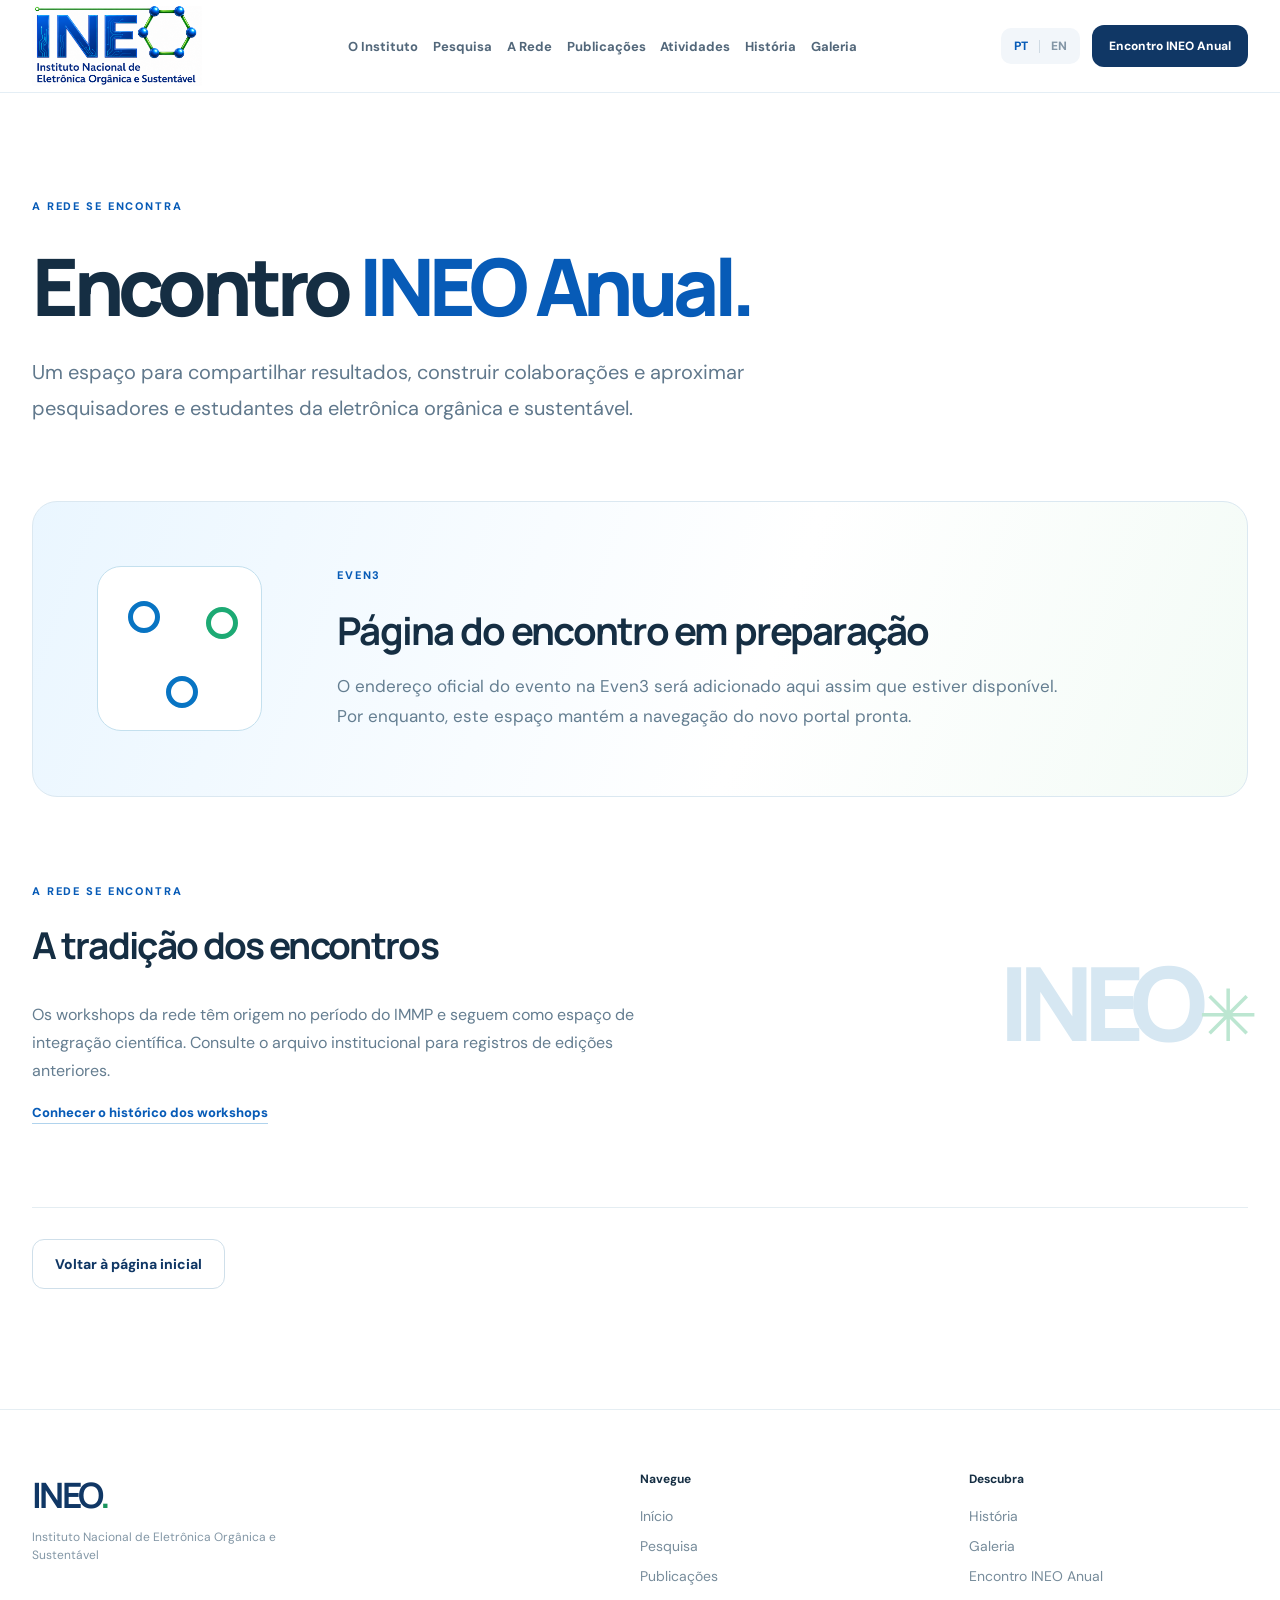
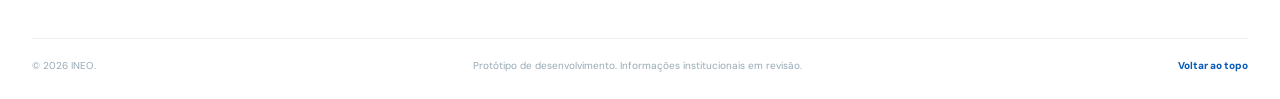
==== encontro.html @ 7d1f0c87 "feat: add bilingual INEO history, photo gallery and annual meeting page" ====
<!doctype html>
<html lang="pt-BR">
  <head>
    <meta charset="UTF-8" />
    <meta name="viewport" content="width=device-width, initial-scale=1.0" />
    <meta name="theme-color" content="#ffffff" />
    <meta name="description" content="Página do Encontro INEO Anual. Link para a Even3 em breve." />
    <title>Encontro INEO Anual | INEO</title>
    <link rel="icon" href="assets/ineo-logo.png" type="image/png" />
    <link rel="preconnect" href="https://fonts.googleapis.com" />
    <link rel="preconnect" href="https://fonts.gstatic.com" crossorigin />
    <link href="https://fonts.googleapis.com/css2?family=DM+Sans:wght@400;500;600;700&family=Manrope:wght@400;500;600;700;800&display=swap" rel="stylesheet" />
    <link rel="stylesheet" href="styles.css" /><link rel="stylesheet" href="subpages.css" />
    <script src="app.js" defer></script>
  </head>
  <body data-page="event">
    <a class="skip-link" href="#main" data-i18n="skip">Pular para o conteúdo</a><div class="reading-progress" aria-hidden="true"><span id="reading-progress-bar"></span></div>
    <header class="site-header" id="top"><div class="header-inner container">
      <a class="brand" href="index.html#inicio" aria-label="INEO, início" data-i18n-aria="brandHome"><span class="brand-crop"><img src="assets/ineo-logo.png" alt="INEO, Instituto Nacional de Eletrônica Orgânica e Sustentável" data-i18n-alt="officialLogoAlt" /></span></a>
      <nav class="desktop-nav" aria-label="Navegação principal" data-i18n-aria="navLabel"><a href="index.html#instituto" data-i18n="navInstitute">O Instituto</a><a href="index.html#pesquisa" data-i18n="navResearch">Pesquisa</a><a href="index.html#rede" data-i18n="navNetwork">A Rede</a><a href="index.html#publicacoes" data-i18n="navPublications">Publicações</a><a href="index.html#atividades" data-i18n="navActivities">Atividades</a><a href="historia.html" data-i18n="navHistory">História</a><a href="galeria.html" data-i18n="navGallery">Galeria</a></nav>
      <div class="header-actions"><div class="language-switch" role="group" aria-label="Idioma / Language"><button type="button" data-lang="pt" class="is-active" aria-pressed="true">PT</button><span aria-hidden="true"></span><button type="button" data-lang="en" aria-pressed="false">EN</button></div><a href="encontro.html" aria-current="page" class="header-explore" data-i18n="navAnnual">Encontro INEO Anual</a><button class="menu-toggle" id="menu-toggle" type="button" aria-controls="mobile-nav" aria-expanded="false" aria-label="Abrir menu" data-i18n-aria="openMenu"><span></span><span></span><span></span></button></div>
    </div><nav class="mobile-nav" id="mobile-nav" aria-label="Navegação móvel" data-i18n-aria="mobileNavLabel" hidden><a href="index.html#inicio" data-i18n="navHome">Início</a><a href="index.html#instituto" data-i18n="navInstitute">O Instituto</a><a href="index.html#pesquisa" data-i18n="navResearch">Pesquisa</a><a href="index.html#rede" data-i18n="navNetwork">A Rede</a><a href="index.html#publicacoes" data-i18n="navPublications">Publicações</a><a href="index.html#atividades" data-i18n="navActivities">Atividades</a><a href="historia.html" data-i18n="navHistory">História</a><a href="galeria.html" data-i18n="navGallery">Galeria</a><a href="encontro.html" aria-current="page" data-i18n="navAnnual">Encontro INEO Anual</a></nav></header>

    <main id="main">
      <section class="subpage-hero container event-hero" aria-labelledby="event-heading"><p class="section-kicker" data-i18n="eventKicker">A REDE SE ENCONTRA</p><h1 id="event-heading" data-i18n-html="eventTitle">Encontro <em>INEO Anual.</em></h1><p class="subpage-lead" data-i18n="eventLead">Um espaço para compartilhar resultados, construir colaborações e aproximar pesquisadores e estudantes da eletrônica orgânica e sustentável.</p></section>
      <section class="container event-content"><div class="event-card"><div class="event-symbol" aria-hidden="true"><span></span><span></span><span></span></div><div><p class="section-kicker">EVEN3</p><h2 data-i18n="eventComing">Página do encontro em preparação</h2><p data-i18n="eventComingText">O endereço oficial do evento na Even3 será adicionado aqui assim que estiver disponível. Por enquanto, este espaço mantém a navegação do novo portal pronta.</p></div></div>
      <div class="event-archive"><div><p class="section-kicker" data-i18n="eventKicker">A REDE SE ENCONTRA</p><h2 data-i18n="eventHistoryTitle">A tradição dos encontros</h2><p data-i18n="eventHistoryText">Os workshops da rede têm origem no período do IMMP e seguem como espaço de integração científica. Consulte o arquivo institucional para registros de edições anteriores.</p><a class="text-link" href="https://sites.google.com/unesp.br/ineo2020/in%C3%ADcio/workshops" target="_blank" rel="noopener noreferrer" data-i18n="eventHistoryLink">Conhecer o histórico dos workshops</a></div><div class="event-archive-symbol" aria-hidden="true">INEO<span>✳</span></div></div>
      <a href="index.html" class="button button-outline event-back" data-i18n="eventBackHome">Voltar à página inicial</a></section>
    </main>
    <footer class="site-footer"><div class="container footer-grid"><div class="footer-brand"><strong>INEO<span class="footer-dot">.</span></strong><p data-i18n="footerFullName">Instituto Nacional de Eletrônica Orgânica e Sustentável</p></div><div class="footer-links"><strong data-i18n="footerNavigate">Navegue</strong><a href="index.html" data-i18n="navHome">Início</a><a href="index.html#pesquisa" data-i18n="navResearch">Pesquisa</a><a href="index.html#publicacoes" data-i18n="navPublications">Publicações</a></div><div class="footer-links"><strong data-i18n="footerExplore">Descubra</strong><a href="historia.html" data-i18n="navHistory">História</a><a href="galeria.html" data-i18n="navGallery">Galeria</a><a href="encontro.html" data-i18n="navAnnual">Encontro INEO Anual</a></div></div><div class="container footer-bottom"><span>© <span id="current-year"></span> INEO.</span><span data-i18n="footerPrototype">Protótipo de desenvolvimento. Informações institucionais em revisão.</span><a href="#top" data-i18n="backTop">Voltar ao topo</a></div></footer>
  </body>
</html>
---- styles.css ----
:root {
  color-scheme: light;
  --ink: #152e43;
  --navy: #103765;
  --blue: #075bb7;
  --blue-bright: #087cde;
  --green: #19945d;
  --muted: #65798b;
  --light-muted: #8aa0b0;
  --line: #e1eaf0;
  --pale: #f5f9fc;
  --pale-blue: #eaf5fe;
  --white: #fff;
  --radius: 20px;
  --shadow: 0 20px 70px rgb(24 75 115 / 7%);
  font-family: 'DM Sans', system-ui, -apple-system, BlinkMacSystemFont, 'Segoe UI', sans-serif;
  font-synthesis: none;
  text-rendering: optimizeLegibility;
  -webkit-font-smoothing: antialiased;
}

*, *::before, *::after { box-sizing: border-box; }
html { scroll-behavior: smooth; scroll-padding-top: 112px; }
body { margin: 0; min-width: 320px; color: var(--ink); background: #fff; font-size: 16px; }
button, input, select { font: inherit; }
button { cursor: pointer; }
a { color: inherit; text-decoration: none; }
img { max-width: 100%; display: block; }
h1, h2, h3, p { margin-top: 0; }
h1, h2, h3 { font-family: 'Manrope', 'DM Sans', sans-serif; }
h1 em, h2 em { font-style: normal; color: var(--blue); }
p { line-height: 1.75; }
::selection { color: #063970; background: #cceaff; }
:focus-visible { outline: 3px solid #0a86e6; outline-offset: 4px; }
.container { width: min(100% - 64px, 1250px); margin-inline: auto; }
.sr-only { position: absolute; width: 1px; height: 1px; padding: 0; margin: -1px; overflow: hidden; clip: rect(0,0,0,0); border: 0; white-space: nowrap; }
.skip-link { position: fixed; z-index: 90; top: -90px; left: 20px; border-radius: 6px; padding: 12px 18px; background: var(--navy); color: #fff; }
.skip-link:focus { top: 12px; }

.reading-progress { position: fixed; top: 0; left: 0; right: 0; height: 3px; z-index: 55; pointer-events: none; }
.reading-progress span { display: block; height: 100%; width: 0; background: linear-gradient(90deg, var(--blue-bright), var(--green)); }
.site-header { position: sticky; top: 0; z-index: 50; background: rgb(255 255 255 / 94%); border-bottom: 1px solid rgb(220 233 242 / 76%); backdrop-filter: blur(18px); }
.header-inner { min-height: 92px; display: flex; align-items: center; justify-content: space-between; gap: 20px; }
.brand { width: 172px; height: 86px; display: flex; align-items: center; flex: 0 0 auto; }
/* Keep the official file untouched: fit its full lettering and subtitle inside the header. */
.brand-crop { position: relative; display: block; width: 170px; height: 80px; overflow: hidden; }
.brand-crop img { position: absolute; max-width: none; width: 194px; height: auto; left: -14px; top: -25px; }
.desktop-nav { display: flex; gap: clamp(10px, 1.15vw, 17px); align-items: center; }
.desktop-nav a { font-size: 13px; font-weight: 700; color: #52677a; white-space: nowrap; transition: color .2s; }
.desktop-nav a:hover, .desktop-nav a.active, .desktop-nav a[aria-current="page"] { color: var(--blue); }
.header-actions { display: flex; align-items: center; gap: 12px; }
.language-switch { display: flex; align-items: center; gap: 7px; padding: 6px 9px; background: #f2f6fa; border-radius: 10px; }
.language-switch button { padding: 4px; border: none; border-radius: 6px; color: #8396a6; background: none; font-size: 12px; font-weight: 800; }
.language-switch button.is-active { color: var(--blue); }
.language-switch span { width: 1px; height: 13px; background: #cfdae3; }
.header-explore { border-radius: 12px; background: var(--navy); color: #fff; padding: 13px 17px; font-size: 12px; font-weight: 800; white-space: nowrap; transition: transform .2s, background .2s; }
.header-explore:hover { background: var(--blue); transform: translateY(-2px); }
.menu-toggle, .mobile-nav { display: none; }

.hero { display: grid; grid-template-columns: .91fr 1.09fr; gap: clamp(32px, 5vw, 85px); align-items: center; padding-top: 89px; padding-bottom: 92px; }
.eyebrow, .section-kicker, .mini-kicker { font-size: 11px; font-weight: 800; letter-spacing: .17em; color: var(--blue); }
.eyebrow { display: flex; align-items: center; gap: 13px; margin-bottom: 30px; }
.eyebrow-line { width: 31px; height: 2px; background: var(--green); }
.hero h1 { font-size: clamp(43px, 4.25vw, 70px); line-height: 1.115; letter-spacing: -.065em; font-weight: 800; max-width: 625px; margin-bottom: 27px; }
.hero h1 em { display: inline; }
.hero-lead { font-size: 17px; line-height: 1.8; color: #607589; max-width: 510px; margin-bottom: 35px; }
.hero-buttons { display: flex; flex-wrap: wrap; gap: 12px; }
.button { border-radius: 12px; font-size: 14px; font-weight: 800; min-height: 50px; display: inline-flex; align-items: center; justify-content: center; padding: 14px 22px; transition: background .2s, transform .2s, border-color .2s; }
.button:hover { transform: translateY(-3px); }
.button-primary { background: var(--blue); color: #fff; box-shadow: 0 10px 28px rgb(7 91 183 / 16%); }
.button-primary:hover { background: var(--navy); }
.button-outline { color: var(--navy); background: #fff; border: 1px solid #cfdfea; }
.button-outline:hover { border-color: #7eaccd; background: #f7fbfe; }
.hero-highlights { display: flex; flex-wrap: wrap; gap: 13px 25px; margin-top: 55px; color: #6c8191; font-size: 12px; font-weight: 700; }
.hero-highlights > span { display: flex; align-items: center; gap: 8px; }
.highlight-dot { width: 6px; height: 6px; border-radius: 100%; }
.highlight-dot.blue { background: #087cde; }
.highlight-dot.green { background: #33ac71; }

.science-panel { background: #fff; border: 1px solid #e1edf5; border-radius: 22px; overflow: hidden; box-shadow: 0 23px 75px rgb(22 94 144 / 10%); }
.panel-top { padding: 20px 23px 5px; display: flex; align-items: center; justify-content: space-between; gap: 12px; }
.panel-label { display: flex; align-items: center; gap: 9px; font-size: 10px; letter-spacing: .17em; color: #5b7e9b; font-weight: 800; }
.live-glyph { width: 8px; height: 8px; border: 2px solid #47b780; border-radius: 100%; box-shadow: 0 0 0 4px #e7f8ef; }
.motion-toggle { border: none; background: transparent; padding: 5px; color: #7a8f9f; font-size: 11px; font-weight: 700; }
.motion-toggle:hover { color: var(--blue); }
.science-visual { margin: 4px 10px 0; min-height: 270px; position: relative; }
.science-visual svg { width: 100%; display: block; }
.science-visual .atom-nodes { filter: drop-shadow(0 2px 4px rgb(0 98 186 / 19%)); }
.science-visual .charge-layer { opacity: 0; transition: opacity .4s; }
.science-visual[data-stage="charge"] .charge-layer { opacity: 1; }
.science-visual[data-stage="charge"] .molecule-bonds { opacity: .5; }
.science-visual .device-layer { opacity: 0; transform: translateY(8px); transition: transform .4s, opacity .4s; pointer-events: none; }
.science-visual[data-stage="device"] .device-layer { opacity: 1; transform: translateY(0); }
.science-visual[data-stage="device"] .molecule-layer { opacity: .055; }
.science-visual .device-label { font-family: 'DM Sans', sans-serif; font-size: 12px; font-weight: 700; fill: #375b75; letter-spacing: 2px; }
.science-visual .device-label.white-text { fill: white; }
.traveling-charge, .charge-halo { animation: charge-travel 3.8s ease-in-out infinite; }
.charge-halo { animation-delay: .04s; }
.photon { animation: photon-light 2s ease-in-out infinite; transform-origin: 267px 61px; }
@keyframes charge-travel { 0%, 100% { transform: translateX(0); } 50% { transform: translateX(320px); } }
@keyframes photon-light { 0%, 100% { opacity: .25; transform: scale(.9); } 50% { opacity: 1; transform: scale(1.08); } }
.science-visual.is-paused *, .science-visual.is-paused *::before, .science-visual.is-paused *::after { animation-play-state: paused !important; }
.science-controls { display: grid; grid-template-columns: repeat(3, 1fr); gap: 8px; margin: 0 23px; border-bottom: 1px solid var(--line); }
.stage-button { min-width: 0; padding: 12px 2px 15px; display: flex; align-items: baseline; justify-content: center; gap: 7px; color: #869aa9; background: none; border: 0; border-bottom: 2px solid transparent; font-size: 12px; font-weight: 700; }
.stage-button span:first-child { font-size: 10px; color: #b0c1cd; }
.stage-button.is-active { color: var(--blue); border-bottom-color: var(--blue); }
.stage-button.is-active span:first-child { color: var(--blue); }
.stage-button:hover { color: var(--blue-bright); }
.science-caption { min-height: 138px; padding: 21px 25px 16px; }
.mini-kicker { font-size: 9px; color: var(--green); }
.science-caption h2 { margin-top: 7px; margin-bottom: 7px; font-size: 18px; letter-spacing: -.035em; }
.science-caption p { margin-bottom: 0; font-size: 14px; line-height: 1.65; color: #708698; }
.science-foot { display: flex; align-items: center; justify-content: space-between; gap: 12px; border-top: 1px solid #edf3f7; padding: 13px 23px; color: #8499a7; font-size: 10px; }
.panel-step { font-weight: 800; color: var(--navy); white-space: nowrap; }

.section-divider { color: #a3b4c3; }
.section-divider .container { display: flex; align-items: center; gap: 16px; }
.section-divider span { flex: 1; height: 1px; background: var(--line); }
.section-divider small { letter-spacing: .25em; font-size: 9px; font-weight: 800; }
.section-space { padding-block: 112px; }
.section-heading { margin-bottom: 45px; }
.heading-split { display: grid; grid-template-columns: 1.18fr .82fr; align-items: end; gap: 70px; }
.section-kicker { margin-bottom: 19px; }
.section-heading h2, .discovery-heading h2, .network-copy h2 { font-size: clamp(33px, 3.5vw, 52px); letter-spacing: -.057em; line-height: 1.21; margin-bottom: 0; max-width: 700px; }
.section-heading-aside { font-size: 15px; line-height: 1.8; color: var(--muted); max-width: 475px; }
.section-heading-aside p { margin-bottom: 16px; }
.text-link { color: var(--blue); font-size: 13px; font-weight: 800; text-decoration: underline; text-decoration-color: #b0d3ed; text-underline-offset: 6px; }
.text-link:hover { color: var(--green); }
.institute-grid { display: grid; grid-template-columns: 1.1fr .9fr; gap: 20px; }
.institute-logo-card { position: relative; background: linear-gradient(155deg, #fff, #f4f9fc); border: 1px solid var(--line); border-radius: 19px; min-height: 320px; display: grid; place-items: center; overflow: hidden; }
.institute-logo-card img { width: min(100%, 525px); height: auto; }
.photo-caption { position: absolute; bottom: 20px; left: 24px; color: #8497a8; font-size: 10px; font-weight: 700; letter-spacing: .1em; }
.institute-quicklinks { display: flex; flex-direction: column; gap: 12px; }
.quicklink { display: grid; grid-template-columns: 34px 1fr 29px; gap: 15px; align-items: center; flex: 1; padding: 23px 25px; border: 1px solid var(--line); border-radius: 17px; transition: background .2s, border-color .2s, transform .2s; }
.quicklink:hover { background: #f7fbfe; border-color: #a8cde8; transform: translateX(4px); }
.quicklink-index { font-size: 12px; font-weight: 800; color: var(--green); }
.quicklink strong { display: block; font-family: 'Manrope', sans-serif; font-size: 16px; font-weight: 800; }
.quicklink small { margin-top: 5px; display: block; font-size: 14px; color: var(--muted); }
.quicklink-circle { width: 29px; height: 29px; border: 1px solid #d9e5ed; border-radius: 100%; display: grid; place-items: center; color: var(--blue); font-size: 18px; font-weight: 300; }

.research-section { background: #f7fafc; border-block: 1px solid #edf2f6; }
.research-cards { display: grid; grid-template-columns: repeat(2, minmax(0, 1fr)); gap: 19px; }
.research-card { min-height: 330px; background: #fff; border: 1px solid #e4edf3; border-radius: 18px; padding: 35px 31px; display: flex; flex-direction: column; transition: transform .25s, box-shadow .25s, border-color .25s; }
.research-card:hover { transform: translateY(-7px); box-shadow: var(--shadow); border-color: #c1dbed; }
.research-icon { width: 60px; height: 60px; border-radius: 16px; position: relative; background: #eef7fd; color: var(--blue); margin-bottom: 24px; }
.research-icon span { position: absolute; border: 2px solid currentColor; }
.icon-devices span { width: 28px; height: 11px; border-radius: 4px; left: 16px; }
.icon-devices span:nth-child(1) { top: 14px; }
.icon-devices span:nth-child(2) { top: 25px; background: #b0e3c9; }
.icon-devices span:nth-child(3) { top: 36px; }
.icon-bio span { width: 16px; height: 16px; border-radius: 100%; }
.icon-bio span:nth-child(1) { left: 14px; top: 14px; }
.icon-bio span:nth-child(2) { left: 30px; top: 24px; border-color: var(--green); }
.icon-bio span:nth-child(3) { left: 14px; top: 34px; }
.icon-model span { width: 13px; height: 13px; border-radius: 50%; }
.icon-model span:nth-child(1) { left: 13px; top: 23px; }
.icon-model span:nth-child(2) { left: 34px; top: 13px; border-color: var(--green); }
.icon-model span:nth-child(3) { left: 34px; top: 35px; }
.icon-sustain span { width: 27px; height: 13px; border-radius: 16px 4px 16px 4px; transform: rotate(-35deg); }
.icon-sustain span:nth-child(1) { left: 11px; top: 12px; border-color: var(--green); }
.icon-sustain span:nth-child(2) { left: 24px; top: 26px; }
.icon-sustain span:nth-child(3) { left: 10px; top: 40px; border-color: var(--green); }
.card-index { font-size: 10px; letter-spacing: .17em; font-weight: 800; color: #8da6b7; margin-bottom: 12px; }
.research-card h3 { font-size: 21px; line-height: 1.33; letter-spacing: -.035em; margin-bottom: 14px; }
.research-card > p:not(.card-index) { font-size: 14px; line-height: 1.75; color: var(--muted); }
.topic-tags { display: flex; flex-wrap: wrap; gap: 6px; margin-top: auto; padding-top: 18px; }
.topic-tags span { border: 1px solid #e0ebf1; color: #60839d; border-radius: 20px; padding: 6px 9px; font-size: 10px; font-weight: 800; }
.research-crosscutting { margin: 23px 0 0; padding: 16px 20px; background: #fff; border-left: 3px solid var(--green); border-radius: 0 12px 12px 0; color: #536f82; font-size: 15px; line-height: 1.75; }
.research-source { font-size: 11px; color: #93a4b1; margin: 19px 0 0; }
.research-source a { color: var(--blue); text-decoration: underline; }

.discovery-heading { display: flex; align-items: end; justify-content: space-between; gap: 40px; margin-bottom: 40px; }
.discovery-heading h2 { max-width: 680px; }
.discovery-heading > p { max-width: 370px; color: var(--muted); margin-bottom: 0; font-size: 14px; }
.discovery-track { display: grid; grid-template-columns: repeat(3, 1fr); gap: 17px; }
.discovery-step { position: relative; min-height: 325px; padding: 25px 29px; background: #fff; border: 1px solid var(--line); border-radius: 19px; transition: background .25s, border-color .25s, transform .25s; }
.discovery-step:hover { background: #f4faff; border-color: #a9cce7; transform: translateY(-5px); }
.discovery-number { font-size: 11px; letter-spacing: .2em; color: #a4b4c1; font-weight: 800; }
.discovery-icon { width: 100%; height: 129px; display: grid; place-items: center; color: var(--blue); }
.discovery-icon svg { width: 98px; height: 82px; }
.discovery-icon circle, .discovery-icon rect:not(:first-child) { fill: #d8f2e4; stroke: var(--green); stroke-width: 2; }
.discovery-step h3 { font-size: 20px; margin-bottom: 5px; letter-spacing: -.035em; }
.discovery-step p { font-size: 14px; color: var(--muted); margin-bottom: 21px; }
.discovery-action { font-size: 12px; font-weight: 800; color: var(--blue); text-decoration: underline; text-underline-offset: 5px; text-decoration-color: #b8daf1; }
.discovery-caveat { margin: 25px 0 0; border-left: 3px solid #89cdb0; padding-left: 16px; color: #738c9d; font-size: 12px; }

.network-section { background: linear-gradient(170deg, #f4f9fd 0%, #f7fbfc 62%, #fff 100%); border-top: 1px solid #edf3f7; }
.network-layout { display: grid; grid-template-columns: .83fr 1.17fr; gap: clamp(50px, 9vw, 135px); align-items: start; }
.network-copy { padding-top: 45px; }
.network-copy h2 { margin-bottom: 28px; }
.network-copy > p:not(.section-kicker) { color: var(--muted); font-size: 15px; line-height: 1.85; max-width: 425px; margin-bottom: 25px; }
.network-selector { background: #fff; border: 1px solid var(--line); border-radius: 20px; padding: 28px; box-shadow: var(--shadow); }
.network-selector-heading { display: flex; justify-content: space-between; margin-bottom: 21px; color: #7691a5; font-size: 11px; font-weight: 800; letter-spacing: .15em; }
.network-selector-heading span:last-child { color: var(--green); }
.network-list { display: grid; grid-template-columns: 1fr 1fr; gap: 9px; }
.network-item { display: flex; align-items: center; gap: 10px; padding: 14px 13px; text-align: left; border: 1px solid #e5eef3; background: #fff; border-radius: 9px; color: #61778b; font-size: 14px; font-weight: 700; min-height: 54px; }
.network-item::before { content: ''; width: 7px; height: 7px; border: 1.5px solid var(--green); border-radius: 100%; flex: 0 0 auto; }
.network-item.is-selected { background: #edf8ff; border-color: #91c4e8; color: var(--blue); }
.network-item.is-selected::before { background: var(--green); }
.network-item:hover { border-color: #b4d2e6; }
.network-detail { margin-top: 20px; padding: 22px 23px; border: 1px solid #d9eaf3; background: #f7fbfe; border-radius: 13px; }
.network-detail small { color: var(--green); font-weight: 800; letter-spacing: .12em; font-size: 10px; }
.network-detail h3 { margin: 8px 0 5px; font-size: 18px; letter-spacing: -.025em; }
.network-detail p { font-size: 14px; line-height: 1.65; color: #6a8497; margin: 0; }

.catalog-shell { border: 1px solid #dce8ef; border-radius: 20px; overflow: hidden; box-shadow: 0 15px 50px rgb(30 81 123 / 4%); }
.catalog-top { display: flex; justify-content: space-between; flex-wrap: wrap; align-items: center; gap: 16px; border-bottom: 1px solid #e9f0f4; padding: 22px 29px; }
.catalog-title { display: flex; align-items: center; flex-wrap: wrap; gap: 12px; font-size: 14px; font-weight: 800; }
.catalog-icon { color: var(--blue); font-size: 20px; }
.catalog-status { color: #217c55; border: 1px solid #d1eddc; background: #f0fbf5; border-radius: 5px; padding: 5px 7px; font-size: 9px; letter-spacing: .08em; }
.catalog-source { font-size: 11px; font-weight: 700; color: #9aabb6; }
.catalog-filters { display: grid; grid-template-columns: 2fr 1fr 1fr; gap: 11px; background: #f9fbfd; padding: 21px 29px; }
.search-field { display: flex; align-items: center; gap: 10px; padding: 0 16px; border: 1px solid #dbe6ed; background: #fff; border-radius: 9px; min-height: 47px; }
.search-field:focus-within { border-color: #7ab5e0; }
.search-symbol { width: 14px; height: 14px; border: 2px solid #8199a9; border-radius: 50%; display: block; position: relative; }
.search-symbol::after { content: ''; width: 6px; height: 2px; background: #8199a9; position: absolute; bottom: -4px; right: -5px; transform: rotate(44deg); border-radius: 2px; }
.search-field input { width: 100%; min-width: 0; outline: none; border: 0; font-size: 14px; color: var(--ink); background: transparent; }
.search-field input::placeholder { color: #9aaebb; }
.catalog-filters select { min-width: 0; min-height: 47px; border: 1px solid #dbe6ed; border-radius: 9px; font-size: 14px; font-weight: 700; padding: 0 34px 0 13px; color: #657d90; background: #fff url('data:image/svg+xml,%3Csvg xmlns="http://www.w3.org/2000/svg" width="12" height="12" viewBox="0 0 12 12"%3E%3Cpath d="m2 4 4 4 4-4" fill="none" stroke="%237890a3" stroke-width="1.5"/%3E%3C/svg%3E') right 12px center / 12px no-repeat; appearance: none; }
.publication-results { min-height: 202px; padding: 25px 29px; }
.publication-empty { display: grid; justify-items: center; align-content: center; text-align: center; min-height: 155px; }
.publication-empty-symbol { width: 50px; height: 50px; display: grid; place-items: center; border-radius: 15px; background: #ecf7fd; color: var(--blue); font-size: 23px; margin-bottom: 13px; }
.publication-empty h3 { font-size: 16px; margin-bottom: 4px; }
.publication-empty p { font-size: 12px; color: #899cab; margin-bottom: 0; }
.publication-item { padding: 20px 3px; border-bottom: 1px solid var(--line); }
.publication-item:last-child { border-bottom: 0; }
.publication-meta { font-size: 11px; font-weight: 700; color: var(--green); margin-bottom: 7px; }
.publication-item h3 { font-size: 17px; letter-spacing: -.02em; margin-bottom: 6px; }
.publication-item p { font-size: 14px; color: var(--muted); margin-bottom: 10px; }
.publication-item a { color: var(--blue); font-size: 12px; text-decoration: underline; font-weight: 800; }
.catalog-bottom { border-top: 1px solid #e7f0f5; display: flex; align-items: center; justify-content: space-between; gap: 25px; padding: 20px 29px; background: #fbfdfe; }
.catalog-bottom p { color: #8a9eab; font-size: 11px; line-height: 1.6; margin: 0; max-width: 580px; }
.catalog-bottom a { color: var(--blue); text-decoration: underline; text-underline-offset: 4px; font-size: 11px; font-weight: 800; white-space: nowrap; }

.activities-section { border-top: 1px solid #eaf1f5; background: #f8fbfd; }
.activity-grid { display: grid; grid-template-columns: 1.35fr 1fr 1fr; gap: 17px; }
.activity-grid > a { background: #fff; border: 1px solid #e2ecf2; border-radius: 18px; overflow: hidden; transition: transform .25s, border-color .25s, box-shadow .25s; }
.activity-grid > a:hover { transform: translateY(-5px); border-color: #b5d4e6; box-shadow: var(--shadow); }
.activity-feature { display: flex; flex-direction: column; }
.feature-art { height: 205px; position: relative; overflow: hidden; background: #e8f4fb; }
.feature-art strong { position: absolute; z-index: 2; bottom: 24px; left: 30px; color: var(--navy); font-family: 'Manrope', sans-serif; font-size: 58px; letter-spacing: -.08em; }
.feature-circle { position: absolute; border: 16px solid #fff; border-radius: 100%; }
.feature-circle.one { width: 280px; height: 280px; right: -25px; top: -140px; opacity: .62; }
.feature-circle.two { width: 175px; height: 175px; right: 56px; top: 65px; border-color: #a7dfc7; opacity: .75; }
.feature-grid { position: absolute; inset: 0; background-image: radial-gradient(#7bb6d6 1px, transparent 1px); background-size: 19px 19px; opacity: .27; }
.activity-info { padding: 25px 29px 27px; }
.activity-type { display: block; margin-bottom: 15px; color: var(--green); font-size: 10px; font-weight: 800; letter-spacing: .13em; }
.activity-grid h3 { font-size: 20px; line-height: 1.37; letter-spacing: -.035em; margin-bottom: 11px; }
.activity-grid p { font-size: 14px; color: var(--muted); margin-bottom: 23px; }
.activity-link { font-size: 12px; font-weight: 800; color: var(--blue); text-decoration: underline; text-underline-offset: 5px; text-decoration-color: #b1d9f0; }
.activity-small { min-height: 442px; padding: 31px 26px; display: flex; flex-direction: column; }
.activity-icon { display: grid; place-items: center; border-radius: 16px; width: 60px; height: 60px; background: #eef7fd; color: var(--blue); font-size: 30px; margin-bottom: 36px; }
.activity-small .activity-link { margin-top: auto; }

.closing-section { padding-block: 109px; }
.closing-inner { padding: 65px 40px 75px; background: #f0f8fd; border-radius: 24px; text-align: center; position: relative; overflow: hidden; }
.closing-inner::before, .closing-inner::after { content: ''; position: absolute; width: 250px; height: 250px; border: 2px solid #d6eefa; border-radius: 100%; top: -125px; left: -115px; }
.closing-inner::after { top: auto; left: auto; right: -110px; bottom: -160px; border-color: #d3f0e0; }
.closing-mark { display: flex; justify-content: center; align-items: center; gap: 5px; margin-bottom: 28px; }
.closing-mark span { width: 10px; height: 10px; border: 2px solid var(--green); border-radius: 100%; }
.closing-mark span:nth-child(2) { width: 15px; height: 15px; background: var(--blue); border-color: var(--blue); }
.closing-mark span:nth-child(3) { border-color: var(--blue); }
.closing-inner h2 { max-width: 760px; margin: 0 auto 27px; font-size: clamp(33px, 3.5vw, 49px); line-height: 1.25; letter-spacing: -.055em; }
.site-footer { background: #fff; border-top: 1px solid #e5eef3; }
.footer-grid { display: grid; grid-template-columns: 2fr 1fr 1fr; gap: 50px; padding-block: 61px 53px; }
.footer-brand strong { font-family: 'Manrope', sans-serif; color: var(--navy); font-size: 35px; letter-spacing: -.075em; }
.footer-dot { color: var(--green); }
.footer-brand p { max-width: 275px; margin-top: 9px; color: #8397a6; line-height: 1.55; font-size: 12px; }
.footer-links { display: flex; flex-direction: column; align-items: flex-start; gap: 12px; }
.footer-links strong { font-size: 12px; margin-bottom: 8px; }
.footer-links a { color: #778c9b; font-size: 14px; }
.footer-links a:hover { color: var(--blue); }
.footer-bottom { display: flex; justify-content: space-between; align-items: center; flex-wrap: wrap; gap: 10px 30px; border-top: 1px solid #eaf0f4; padding-block: 20px 27px; font-size: 10px; color: #97a9b5; }
.footer-bottom a { color: var(--blue); font-weight: 800; }

@media (max-width: 1190px) {
  .desktop-nav { gap: 10px; }
  .desktop-nav a { font-size: 12px; }
  .header-explore { padding: 12px 13px; font-size: 11px; }
  .hero { gap: 35px; }
  .hero h1 { font-size: clamp(43px, 4.5vw, 61px); }
  .science-visual { min-height: auto; }
}
@media (max-width: 1130px) {
  .desktop-nav { display: none; }
  .header-explore { display: inline-flex; }
  .menu-toggle { display: flex; flex-direction: column; justify-content: center; gap: 5px; width: 40px; height: 40px; padding: 9px; border: 1px solid #d9e7ef; border-radius: 9px; background: #fff; }
  .menu-toggle span { height: 2px; width: 100%; background: var(--navy); border-radius: 3px; }
  .mobile-nav { display: grid; gap: 0; padding: 10px max(32px, calc((100vw - 1250px)/2)); background: #fff; box-shadow: 0 17px 30px rgb(30 85 121 / 8%); }
  .mobile-nav[hidden] { display: none; }
  .mobile-nav a { padding: 12px; font-size: 14px; font-weight: 700; border-bottom: 1px solid #edf3f7; }
  .hero { padding-top: 70px; grid-template-columns: 1fr; gap: 40px; }
  .hero-copy { max-width: 700px; }
  .hero h1 { max-width: 700px; }
  .hero-highlights { margin-top: 35px; }
  .science-panel { max-width: 680px; width: 100%; margin-inline: auto; }
  .heading-split { gap: 25px; }
  .research-card { padding: 27px 22px; }
  .network-layout { gap: 34px; }
  .network-selector { padding: 20px; }
  .activity-grid { grid-template-columns: 1fr 1fr; }
  .activity-feature { grid-column: span 2; display: grid; grid-template-columns: 1fr 1fr; }
  .feature-art { height: auto; min-height: 220px; }
  .activity-small { min-height: 300px; }
}
@media (max-width: 680px) {
  .container { width: min(100% - 36px, 1250px); }
  .header-inner { min-height: 72px; }
  .brand { width: 132px; height: 69px; }
  .brand-crop { width: 132px; height: 63px; }
  .brand-crop img { width: 149px; left: -10px; top: -19px; }
  .header-actions { gap: 10px; }
  .language-switch { padding: 5px 7px; gap: 5px; }
  .header-explore { display: none; }
  .mobile-nav { padding-inline: 18px; }
  .hero { padding-top: 55px; padding-bottom: 64px; }
  .hero h1 { font-size: clamp(39px, 10vw, 53px); letter-spacing: -.055em; }
  .hero-lead { font-size: 15px; }
  .hero-buttons { gap: 9px; }
  .button { min-height: 47px; font-size: 12px; padding: 13px 15px; }
  .science-panel { border-radius: 16px; }
  .panel-top { padding: 17px 14px 5px; }
  .panel-label { letter-spacing: .06em; font-size: 9px; }
  .motion-toggle { font-size: 10px; }
  .science-visual { margin: 0 4px; }
  .science-controls { margin: 0 13px; }
  .stage-button { font-size: 10px; gap: 4px; }
  .stage-button span:first-child { font-size: 9px; }
  .science-caption { padding: 21px 19px; min-height: 160px; }
  .science-foot { padding: 12px 14px; font-size: 9px; }
  .section-space { padding-block: 78px; }
  .heading-split, .institute-grid, .research-cards, .network-layout { grid-template-columns: 1fr; }
  .section-heading h2, .discovery-heading h2, .network-copy h2 { font-size: clamp(32px, 8.5vw, 43px); }
  .section-heading-aside { font-size: 14px; }
  .institute-logo-card { min-height: 275px; }
  .quicklink { padding: 20px; }
  .research-card { min-height: 315px; }
  .discovery-heading { display: block; }
  .discovery-heading > p { margin-top: 22px; }
  .discovery-track { grid-template-columns: 1fr; }
  .discovery-step { min-height: 242px; }
  .discovery-icon { height: 80px; }
  .discovery-icon svg { height: 68px; }
  .network-copy { padding-top: 0; }
  .network-selector { padding: 18px; }
  .network-item { min-height: 54px; padding: 12px 9px; font-size: 11px; }
  .catalog-top, .catalog-filters, .catalog-bottom { padding-inline: 17px; }
  .catalog-filters { grid-template-columns: 1fr 1fr; }
  .search-field { grid-column: span 2; }
  .publication-results { padding-inline: 17px; }
  .catalog-bottom { align-items: flex-start; flex-direction: column; gap: 15px; }
  .catalog-bottom a { white-space: normal; }
  .activity-grid { grid-template-columns: 1fr; }
  .activity-feature { grid-column: auto; display: flex; }
  .feature-art { height: 175px; }
  .activity-small { min-height: 275px; }
  .activity-icon { margin-bottom: 20px; }
  .closing-section { padding-block: 72px; }
  .closing-inner { padding: 55px 25px; }
  .footer-grid { grid-template-columns: 1fr 1fr; gap: 30px; padding-block: 48px; }
  .footer-brand { grid-column: span 2; }
  .footer-bottom { display: block; }
  .footer-bottom > * { display: block; margin-bottom: 10px; }
}
@media (max-width: 390px) {
  .network-list { grid-template-columns: 1fr; }
  .hero-buttons .button { width: 100%; }
  .stage-button { font-size: 9px; }
  .catalog-title { gap: 6px; }
  .catalog-source { display: none; }
}
@media (prefers-reduced-motion: reduce) {
  *, *::before, *::after { scroll-behavior: auto !important; animation-duration: .01ms !important; animation-iteration-count: 1 !important; transition-duration: .01ms !important; }
}
---- subpages.css ----
/* Editorial pages share the white-first INEO identity with the main portal. */
.subpage-hero { padding-top: 104px; padding-bottom: 83px; }
.subpage-hero h1 { max-width: 900px; margin: 27px 0 25px; font-size: clamp(47px, 6.2vw, 86px); line-height: 1.08; letter-spacing: -.066em; font-weight: 800; }
.subpage-lead { max-width: 785px; color: #60788c; font-size: clamp(17px, 1.6vw, 20px); line-height: 1.8; }
.subpage-hero-links { display: flex; gap: 10px; flex-wrap: wrap; margin-top: 30px; }
.subpage-hero-links a { border: 1px solid #d9e5ed; border-radius: 99px; color: var(--navy); padding: 11px 19px; font-size: 13px; font-weight: 800; transition: background .2s, border-color .2s; }
.subpage-hero-links a:hover { border-color: #8bc4ea; background: #eaf5fd; }
.source-caption { color: #8299a8; font-size: 12px; margin: 24px 0 0; }
.story-section { padding: 116px 0 124px; }
.story-section-white { border-top: 1px solid #ebf1f5; background: #fff; }
.story-section-pale { background: #f6fafd; border-top: 1px solid #e7f0f6; }
.story-layout { display: grid; grid-template-columns: minmax(215px, .75fr) minmax(0, 1.95fr); gap: clamp(50px, 8vw, 135px); align-items: start; }
.story-aside { position: sticky; top: 142px; }
.story-aside h2 { font-size: clamp(31px, 3.5vw, 49px); line-height: 1.18; letter-spacing: -.055em; margin: 20px 0 21px; }
.story-aside-line { display: block; width: 55px; height: 3px; background: linear-gradient(90deg, #0967c5, #22ac6f); }
.story-aside-detail { display: flex; align-items: center; gap: 13px; color: #85a0b4; margin-top: 22px; font-family: 'Manrope', sans-serif; font-size: 14px; font-weight: 800; }
.story-aside-detail span { color: var(--green); }
.story-aside-summary { font-size: 15px; color: #7a8c9c; }
.story-article { min-width: 0; }
.story-prose { font-size: 17px; color: #39546a; line-height: 1.88; }
.story-prose p { margin: 0 0 26px; line-height: 1.88; }
.story-prose p:last-child { margin-bottom: 0; }
.story-prose strong { color: var(--navy); }
.story-prose a { color: var(--blue); text-decoration: underline; text-decoration-thickness: 1px; text-underline-offset: 3px; }
.archive-notice { border-left: 4px solid #19945d; background: #edf8f2; padding: 23px 29px; margin-bottom: 40px; border-radius: 0 14px 14px 0; }
.archive-notice strong { color: #0b8050; font-size: 11px; letter-spacing: .13em; }
.archive-notice p { margin: 10px 0 0; font-size: 14px; color: #56766a; line-height: 1.75; }
.doping-explainer { --doping-opacity: 0; background: radial-gradient(circle at 95% 5%, #e9f8f3 0, transparent 31%), #f5faff; border: 1px solid #dcecf5; border-radius: 24px; padding: 27px 30px 25px; margin: 48px 0 53px; overflow: hidden; }
.doping-explainer[data-doped="true"] { --doping-opacity: 1; }
.explainer-head { display: flex; align-items: center; justify-content: space-between; gap: 15px; }
.explainer-head .mini-kicker { color: #427799; font-size: 12px; letter-spacing: .1em; }
.explainer-beacon { width: 10px; height: 10px; flex: 0 0 10px; background: #b4cad7; border-radius: 100%; transition: box-shadow .3s, background .3s; }
[data-doped="true"] .explainer-beacon { background: var(--green); box-shadow: 0 0 0 8px #d8f7e4; }
.polymer-diagram { display: block; width: 100%; height: auto; max-height: 220px; margin: 22px auto 12px; }
.doping-carriers, .charge-flow { opacity: var(--doping-opacity); transition: opacity .45s ease; }
.doping-carriers circle { animation: charge-wiggle 2.5s ease-in-out infinite alternate; }
.charge-flow { animation: charge-flow 1.3s linear infinite; }
@keyframes charge-flow { to { stroke-dashoffset: -60; } }
@keyframes charge-wiggle { to { transform: translateX(12px); } }
.doping-controls { display: inline-flex; padding: 5px; gap: 5px; background: white; border: 1px solid #d8e7ef; border-radius: 12px; }
.doping-controls button { padding: 11px 17px; border: 0; border-radius: 8px; color: #6b8395; font-weight: 800; font-size: 13px; background: transparent; }
.doping-controls button.is-selected { color: #fff; background: var(--blue); }
.explainer-result { margin: 20px 0 0; color: #254c6b; font-size: 15px; font-weight: 600; line-height: 1.7; }
.explainer-caveat { margin: 19px 0 0; padding-top: 15px; border-top: 1px solid #dce9f0; color: #8498a5; font-size: 12px; }
.timeline-explainer { border: 1px solid #e1ebf1; box-shadow: var(--shadow); border-radius: 22px; background: white; padding: 27px 30px 30px; margin: 49px 0; }
.timeline-explainer h3 { font-size: 19px; letter-spacing: -.035em; margin: 0 0 23px; }
.timeline-tabs { display: flex; gap: 8px; flex-wrap: wrap; border-bottom: 1px solid #e4edf2; padding-bottom: 13px; }
.timeline-tabs button { background: transparent; border: 0; border-radius: 9px; color: #6e8799; font-size: 13px; font-weight: 800; padding: 10px 14px; }
.timeline-tabs button.is-active { background: #eaf4fd; color: var(--blue); }
.timeline-detail { min-height: 153px; padding: 26px 0 0; }
.timeline-detail .timeline-year { color: var(--green); font-weight: 800; font-size: 12px; letter-spacing: .12em; }
.timeline-detail h4 { margin: 7px 0 9px; font-family: 'Manrope', sans-serif; font-size: 21px; color: var(--navy); }
.timeline-detail p { margin: 0; font-size: 15px; line-height: 1.75; color: #60788c; }
.history-years { display: flex; align-items: center; justify-content: space-between; flex-wrap: wrap; gap: 10px; color: #2e7dba; font-size: 12px; font-weight: 800; letter-spacing: .02em; margin: 40px 0; padding: 21px 0; border-top: 1px solid #d5e4ee; border-bottom: 1px solid #d5e4ee; }
.history-years span:last-child { color: #16895a; }
.story-photo { padding: 0; margin: 44px 0; }
.story-photo img { width: 100%; aspect-ratio: 1.7; object-fit: cover; border-radius: 20px; background: #e5eef4; }
.story-photo figcaption { color: #7992a3; font-size: 12px; margin-top: 12px; }
.story-future-section { padding-block: 113px 90px; }
.story-future-card { padding: clamp(32px, 5vw, 70px); border: 1px solid #dfedf4; border-radius: 25px; background: linear-gradient(115deg,#f4fbff 0,#fff 62%,#f3fcf6 100%); }
.story-future-card h2 { max-width: 700px; font-size: clamp(32px, 4vw, 48px); letter-spacing: -.055em; line-height: 1.2; margin: 22px 0; }
.story-future-card p:not(.section-kicker) { max-width: 840px; color: #647d8e; font-size: 17px; }
.story-future-actions { display: flex; gap: 12px; flex-wrap: wrap; margin-top: 27px; }
.references-section { padding-bottom: 118px; }
.references-heading { max-width: 790px; border-top: 1px solid #e4ecf1; padding-top: 40px; }
.references-heading h2 { font-size: clamp(26px, 3.1vw, 38px); letter-spacing: -.045em; }
.references-heading p { color: #8095a5; font-size: 14px; }
.reference-list { padding-left: 26px; color: #536f80; font-size: 14px; line-height: 1.75; max-width: 1000px; }
.reference-list li { padding: 8px 10px; overflow-wrap: anywhere; }
.reference-list li::marker { color: var(--blue); font-weight: 800; }
.source-link { display: inline-block; color: var(--blue); text-decoration: underline; font-weight: 800; font-size: 14px; margin-top: 18px; }

.gallery-hero { padding-bottom: 48px; }
.gallery-grid { display: grid; grid-template-columns: repeat(3, minmax(0, 1fr)); gap: 20px; }
.photo-tile { background: #f7fbfd; padding: 0; border: 1px solid #e1ebf1; border-radius: 19px; cursor: pointer; overflow: hidden; text-align: left; color: var(--ink); display: flex; flex-direction: column; box-shadow: 0 12px 35px rgb(24 75 115 / 4%); }
.photo-tile:focus-visible { outline-offset: 5px; }
.photo-tile img { width: 100%; aspect-ratio: 1.33; object-fit: cover; background: #e2ebf0; transition: transform .35s ease; }
.photo-tile:hover img { transform: scale(1.035); }
.photo-tile-copy { display: grid; gap: 9px; padding: 20px 22px 23px; }
.photo-tile-copy small { font-size: 10px; font-weight: 800; color: var(--green); letter-spacing: .13em; }
.photo-tile-copy strong { font-size: 15px; line-height: 1.4; font-family: 'Manrope', sans-serif; }
.gallery-section { padding-bottom: 130px; }
.gallery-source { padding: 30px 0; margin-top: 30px; border-top: 1px solid #e4ecf1; display: flex; gap: 30px; align-items: start; justify-content: space-between; }
.gallery-source p { max-width: 665px; font-size: 13px; color: #8599a7; }
.gallery-source > div { display: flex; flex-direction: column; align-items: flex-start; gap: 14px; }
.gallery-source .text-link { font-size: 13px; }
.gallery-lightbox { width: min(94vw, 1250px); max-height: 94vh; padding: 17px; border: 1px solid #e7eff3; border-radius: 20px; background: #fff; box-shadow: 0 40px 150px rgb(7 31 60 / 32%); }
.gallery-lightbox::backdrop { background: rgb(5 20 39 / 80%); backdrop-filter: blur(7px); }
.lightbox-toolbar { display: flex; justify-content: space-between; align-items: center; padding: 0 5px 12px; color: #607a8c; font-size: 13px; font-weight: 800; }
.lightbox-toolbar button { border: 0; background: #edf4f8; border-radius: 100%; width: 38px; height: 38px; font-size: 25px; color: var(--navy); }
.lightbox-image-wrap { display: grid; grid-template-columns: 52px minmax(0, 1fr) 52px; gap: 9px; align-items: center; }
.lightbox-image-wrap img { max-height: 70vh; max-width: 100%; width: 100%; height: auto; object-fit: contain; border-radius: 12px; margin: auto; background: #eef4f8; }
.lightbox-arrow { border: 1px solid #d7e5ed; background: #f5f9fc; color: var(--navy); border-radius: 12px; height: 62px; font-size: 35px; }
.gallery-lightbox > p { margin: 13px 8px 2px; font-size: 14px; color: #5d7385; text-align: center; }

.event-hero { padding-bottom: 55px; }
.event-content { padding-bottom: 120px; }
.event-card { display: grid; grid-template-columns: 190px 1fr; gap: 50px; border-radius: 25px; border: 1px solid #dbe8f1; padding: clamp(28px, 5vw, 66px); align-items: center; background: linear-gradient(110deg, #eaf6ff 0%, #fff 60%, #f3fbf6 100%); }
.event-card h2 { font-size: clamp(28px, 3vw, 42px); letter-spacing: -.045em; margin: 15px 0; }
.event-card p:not(.section-kicker) { max-width: 750px; color: #647e91; font-size: 17px; margin-bottom: 0; }
.event-symbol { width: 165px; height: 165px; border-radius: 24px; border: 1px solid #c4e0ee; background: white; display: grid; place-items: center; position: relative; }
.event-symbol span { width: 32px; height: 32px; position: absolute; border: 5px solid #0874c3; border-radius: 100%; }
.event-symbol span:nth-child(1) { transform: translate(-36px,-32px); }
.event-symbol span:nth-child(2) { transform: translate(42px,-26px); border-color: #1daa74; }
.event-symbol span:nth-child(3) { transform: translate(2px,43px); border-color: #0874c3; }
.event-archive { display: grid; grid-template-columns: 1.4fr .6fr; border-bottom: 1px solid #e4edf2; padding: 85px 0; gap: 50px; align-items: center; }
.event-archive h2 { font-size: 37px; letter-spacing: -.045em; }
.event-archive p:not(.section-kicker) { max-width: 640px; color: #647d90; }
.event-archive-symbol { justify-self: end; font-size: clamp(65px, 8vw, 125px); font-family: 'Manrope', sans-serif; font-weight: 800; letter-spacing: -.1em; color: #d6e7f2; white-space: nowrap; }
.event-archive-symbol span { color: #bce6d1; font-size: .7em; }
.event-back { margin-top: 31px; }

@media (max-width: 1020px) {
  .story-layout { grid-template-columns: 1fr; gap: 38px; }
  .story-aside { position: static; }
  .story-aside h2 { max-width: 790px; }
  .gallery-grid { grid-template-columns: repeat(2,minmax(0,1fr)); }
}
@media (max-width: 680px) {
  .subpage-hero { padding-top: 64px; padding-bottom: 60px; }
  .subpage-hero h1 { font-size: clamp(39px, 10vw, 59px); }
  .subpage-lead { font-size: 16px; }
  .story-section { padding: 70px 0 82px; }
  .story-prose { font-size: 16px; }
  .story-aside h2 { font-size: 35px; }
  .doping-explainer, .timeline-explainer { margin: 34px 0; padding: 22px 17px; }
  .doping-controls { display: flex; }
  .doping-controls button { flex: 1; padding-inline: 7px; font-size: 12px; }
  .history-years { gap: 14px; justify-content: flex-start; }
  .story-future-section { padding-block: 70px 60px; }
  .story-future-actions .button { width: 100%; }
  .references-section { padding-bottom: 75px; }
  .gallery-grid { grid-template-columns: 1fr; }
  .gallery-source { flex-direction: column; }
  .gallery-lightbox { width: 100vw; max-height: 96vh; padding: 10px; border-radius: 14px; }
  .lightbox-image-wrap { grid-template-columns: 34px minmax(0,1fr) 34px; gap: 3px; }
  .lightbox-arrow { height: 46px; font-size: 25px; }
  .event-card { grid-template-columns: 1fr; gap: 25px; }
  .event-symbol { width: 115px; height: 115px; }
  .event-archive { grid-template-columns: 1fr; padding: 59px 0; }
  .event-archive-symbol { display: none; }
}
@media (prefers-reduced-motion: reduce) {
  .doping-carriers circle, .charge-flow { animation: none; }
}
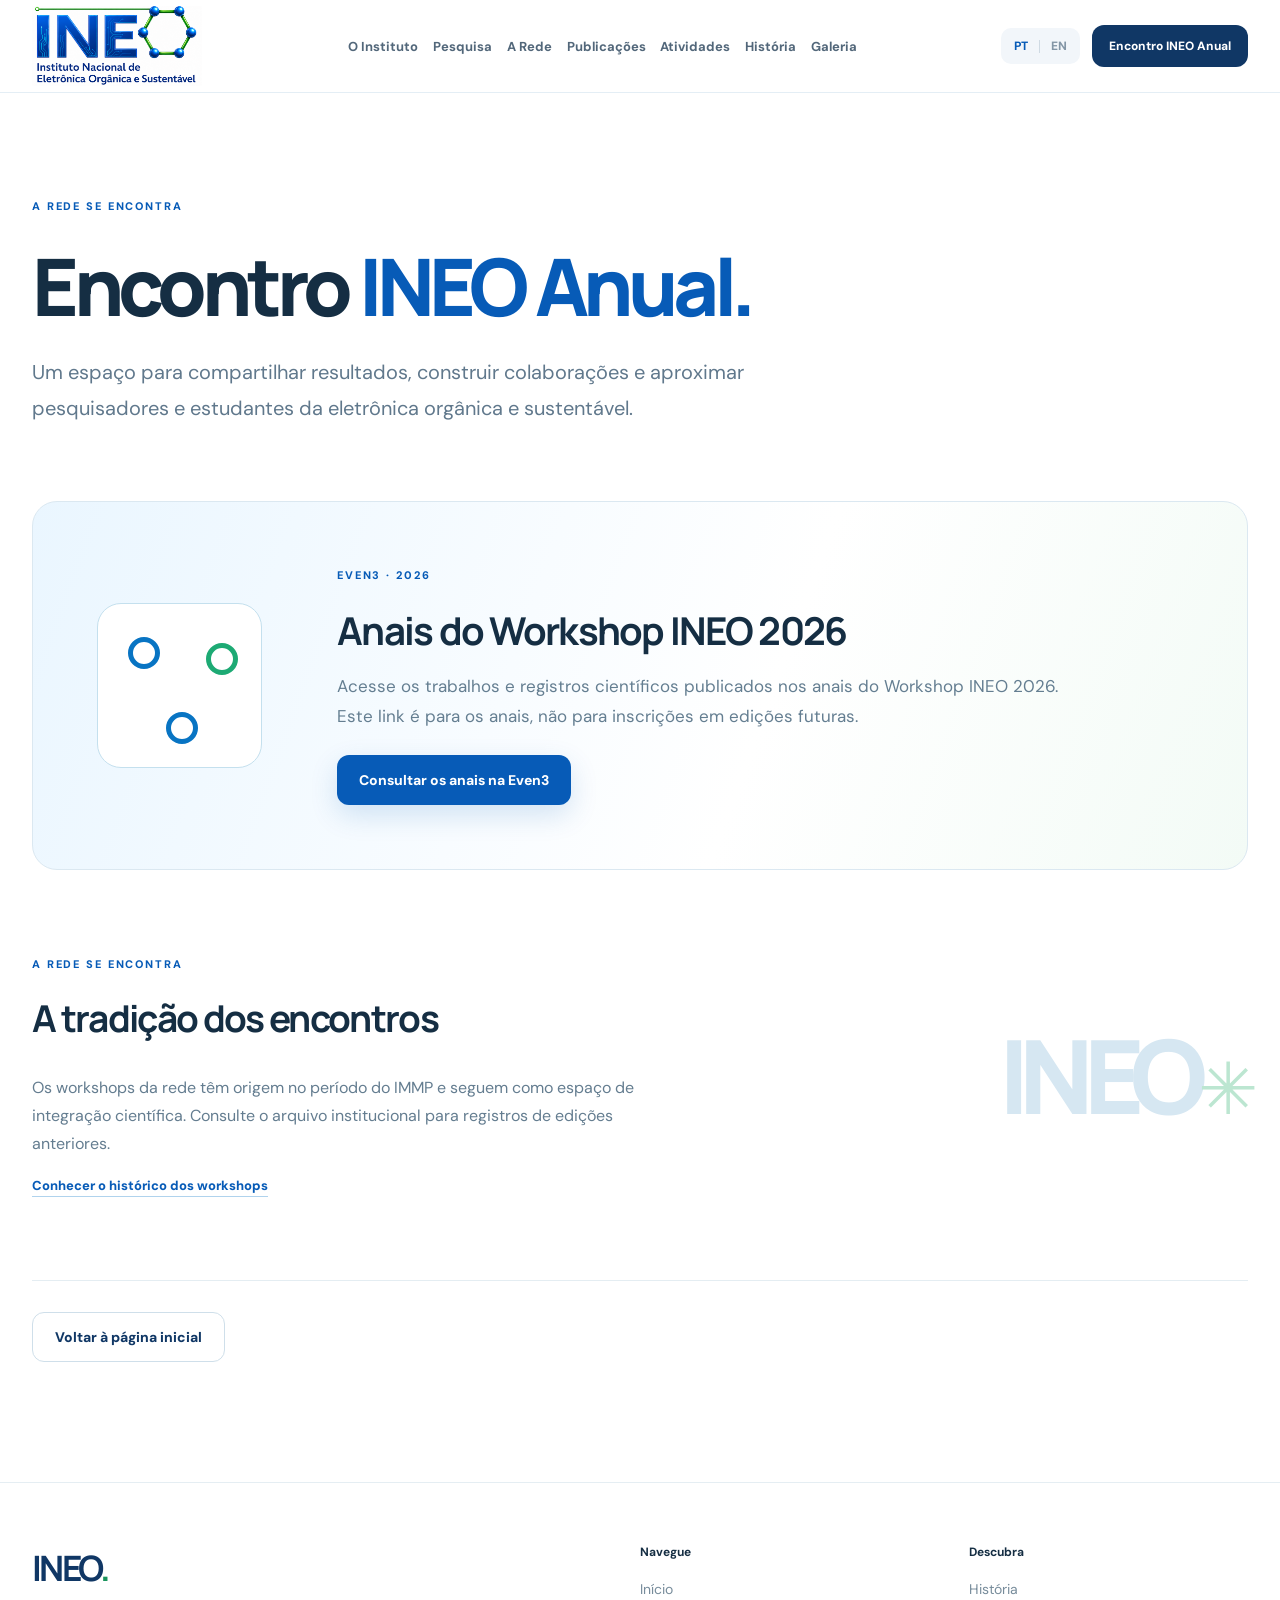
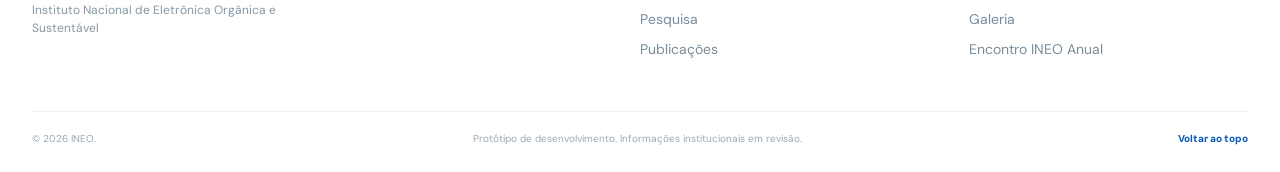
==== commit 052f9e83: "fix: bundle historical gallery photos and link 2026 workshop proceedings" ====
--- a/encontro.html
+++ b/encontro.html
@@ -4,7 +4,7 @@
     <meta charset="UTF-8" />
     <meta name="viewport" content="width=device-width, initial-scale=1.0" />
     <meta name="theme-color" content="#ffffff" />
-    <meta name="description" content="Página do Encontro INEO Anual. Link para a Even3 em breve." />
+    <meta name="description" content="Encontro INEO Anual: consulte os anais do Workshop INEO 2026 na Even3." />
     <title>Encontro INEO Anual | INEO</title>
     <link rel="icon" href="assets/ineo-logo.png" type="image/png" />
     <link rel="preconnect" href="https://fonts.googleapis.com" />
@@ -23,7 +23,7 @@
 
     <main id="main">
       <section class="subpage-hero container event-hero" aria-labelledby="event-heading"><p class="section-kicker" data-i18n="eventKicker">A REDE SE ENCONTRA</p><h1 id="event-heading" data-i18n-html="eventTitle">Encontro <em>INEO Anual.</em></h1><p class="subpage-lead" data-i18n="eventLead">Um espaço para compartilhar resultados, construir colaborações e aproximar pesquisadores e estudantes da eletrônica orgânica e sustentável.</p></section>
-      <section class="container event-content"><div class="event-card"><div class="event-symbol" aria-hidden="true"><span></span><span></span><span></span></div><div><p class="section-kicker">EVEN3</p><h2 data-i18n="eventComing">Página do encontro em preparação</h2><p data-i18n="eventComingText">O endereço oficial do evento na Even3 será adicionado aqui assim que estiver disponível. Por enquanto, este espaço mantém a navegação do novo portal pronta.</p></div></div>
+      <section class="container event-content"><div class="event-card"><div class="event-symbol" aria-hidden="true"><span></span><span></span><span></span></div><div><p class="section-kicker">EVEN3 · 2026</p><h2 data-i18n="eventProceedingsTitle">Anais do Workshop INEO 2026</h2><p data-i18n="eventProceedingsText">Acesse os trabalhos e registros científicos publicados nos anais do Workshop INEO 2026. Este link é para os anais, não para inscrições em edições futuras.</p><a class="button button-primary" href="https://www.even3.com.br/anais/workshop-do-ineo-2026/" target="_blank" rel="noopener noreferrer" data-i18n="eventProceedingsCta">Consultar os anais na Even3</a></div></div>
       <div class="event-archive"><div><p class="section-kicker" data-i18n="eventKicker">A REDE SE ENCONTRA</p><h2 data-i18n="eventHistoryTitle">A tradição dos encontros</h2><p data-i18n="eventHistoryText">Os workshops da rede têm origem no período do IMMP e seguem como espaço de integração científica. Consulte o arquivo institucional para registros de edições anteriores.</p><a class="text-link" href="https://sites.google.com/unesp.br/ineo2020/in%C3%ADcio/workshops" target="_blank" rel="noopener noreferrer" data-i18n="eventHistoryLink">Conhecer o histórico dos workshops</a></div><div class="event-archive-symbol" aria-hidden="true">INEO<span>✳</span></div></div>
       <a href="index.html" class="button button-outline event-back" data-i18n="eventBackHome">Voltar à página inicial</a></section>
     </main>
--- a/subpages.css
+++ b/subpages.css
@@ -98,6 +98,7 @@
 .event-card { display: grid; grid-template-columns: 190px 1fr; gap: 50px; border-radius: 25px; border: 1px solid #dbe8f1; padding: clamp(28px, 5vw, 66px); align-items: center; background: linear-gradient(110deg, #eaf6ff 0%, #fff 60%, #f3fbf6 100%); }
 .event-card h2 { font-size: clamp(28px, 3vw, 42px); letter-spacing: -.045em; margin: 15px 0; }
 .event-card p:not(.section-kicker) { max-width: 750px; color: #647e91; font-size: 17px; margin-bottom: 0; }
+.event-card .button { margin-top: 23px; }
 .event-symbol { width: 165px; height: 165px; border-radius: 24px; border: 1px solid #c4e0ee; background: white; display: grid; place-items: center; position: relative; }
 .event-symbol span { width: 32px; height: 32px; position: absolute; border: 5px solid #0874c3; border-radius: 100%; }
 .event-symbol span:nth-child(1) { transform: translate(-36px,-32px); }
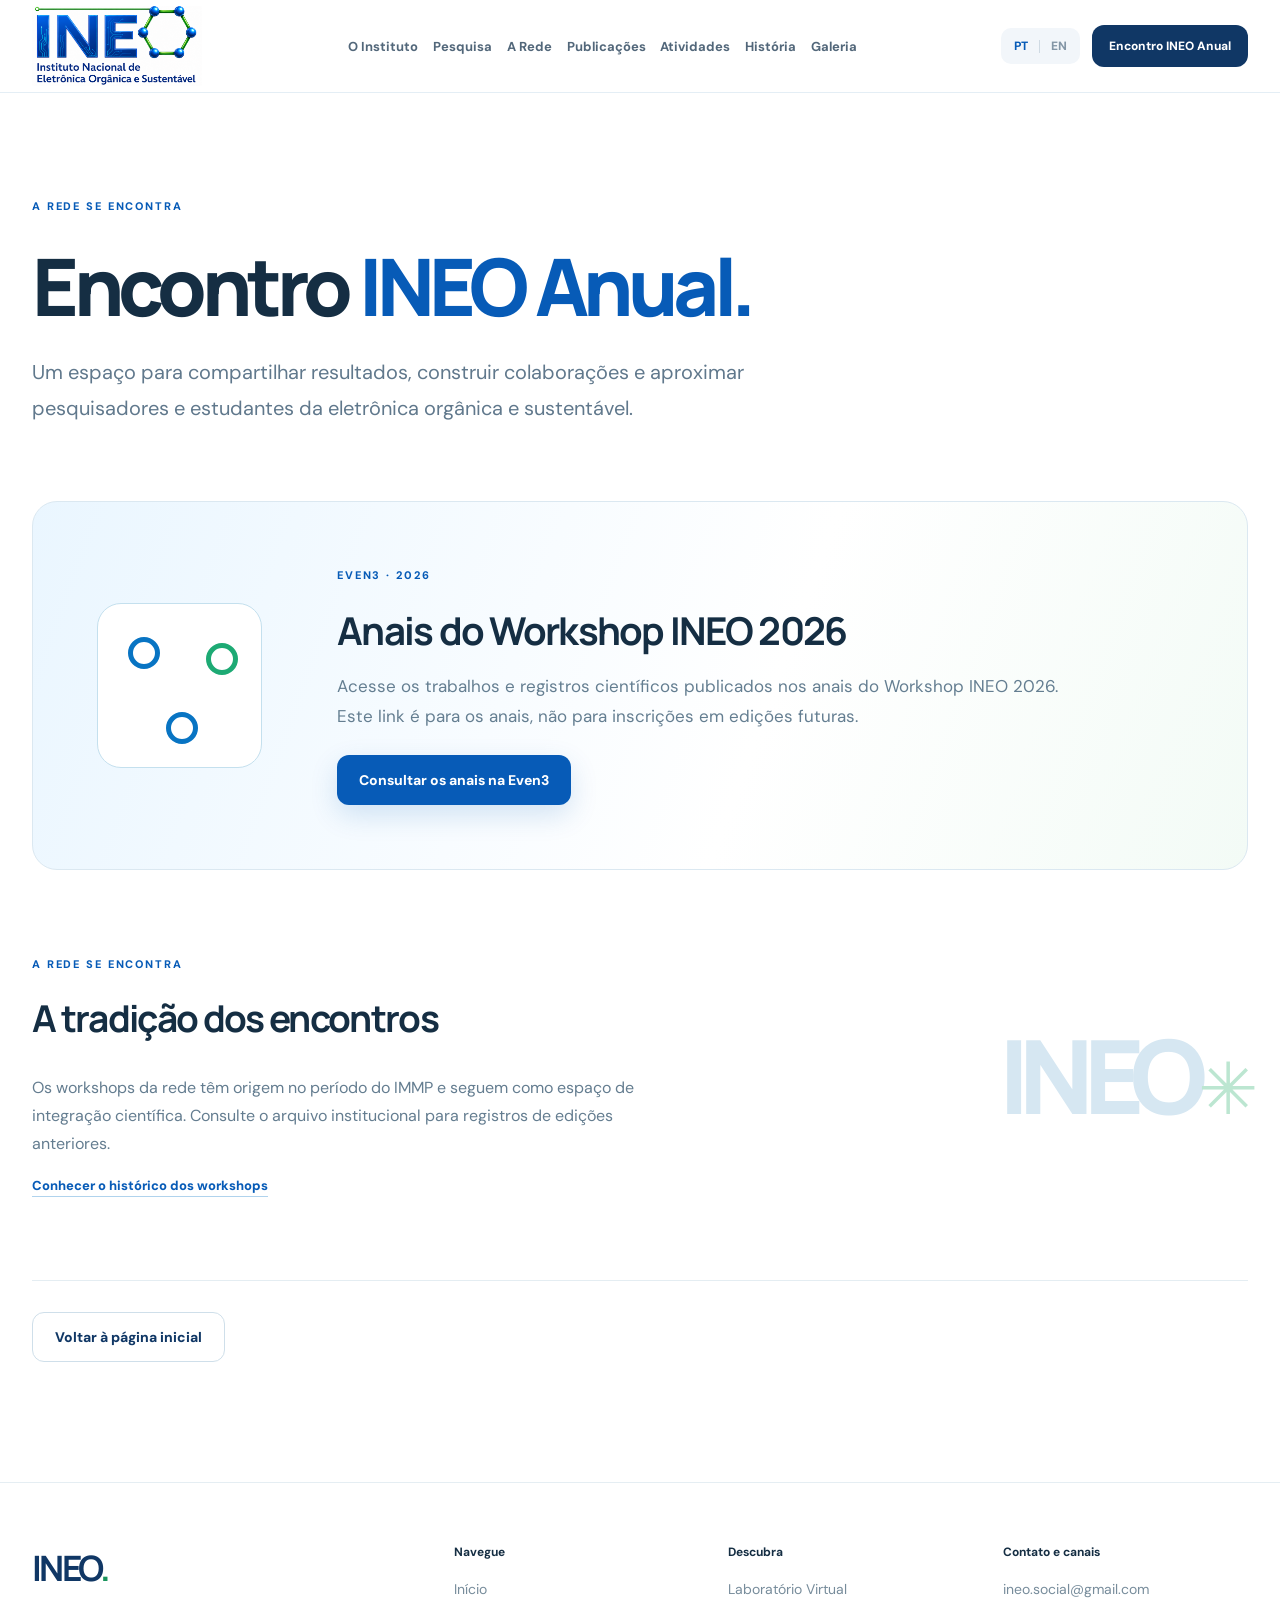
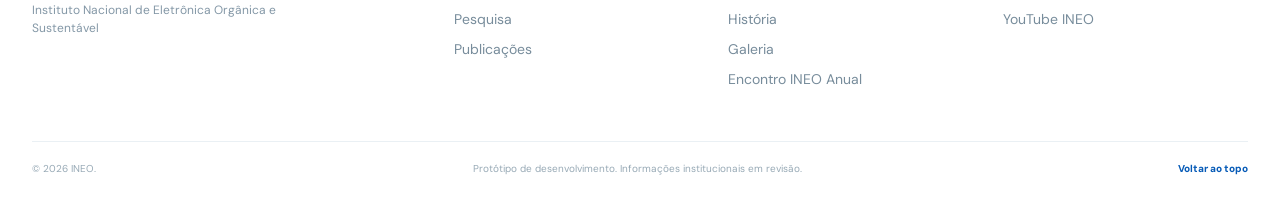
==== commit 3fcb54f0: "feat: launch bilingual interactive INEO virtual laboratory" ====
--- a/encontro.html
+++ b/encontro.html
@@ -11,7 +11,7 @@
     <link rel="preconnect" href="https://fonts.gstatic.com" crossorigin />
     <link href="https://fonts.googleapis.com/css2?family=DM+Sans:wght@400;500;600;700&family=Manrope:wght@400;500;600;700;800&display=swap" rel="stylesheet" />
     <link rel="stylesheet" href="styles.css" /><link rel="stylesheet" href="subpages.css" />
-    <script src="app.js" defer></script>
+    <script src="app.js?v=20261128-virtual-lab" defer></script>
   </head>
   <body data-page="event">
     <a class="skip-link" href="#main" data-i18n="skip">Pular para o conteúdo</a><div class="reading-progress" aria-hidden="true"><span id="reading-progress-bar"></span></div>
@@ -27,6 +27,6 @@
       <div class="event-archive"><div><p class="section-kicker" data-i18n="eventKicker">A REDE SE ENCONTRA</p><h2 data-i18n="eventHistoryTitle">A tradição dos encontros</h2><p data-i18n="eventHistoryText">Os workshops da rede têm origem no período do IMMP e seguem como espaço de integração científica. Consulte o arquivo institucional para registros de edições anteriores.</p><a class="text-link" href="https://sites.google.com/unesp.br/ineo2020/in%C3%ADcio/workshops" target="_blank" rel="noopener noreferrer" data-i18n="eventHistoryLink">Conhecer o histórico dos workshops</a></div><div class="event-archive-symbol" aria-hidden="true">INEO<span>✳</span></div></div>
       <a href="index.html" class="button button-outline event-back" data-i18n="eventBackHome">Voltar à página inicial</a></section>
     </main>
-    <footer class="site-footer"><div class="container footer-grid"><div class="footer-brand"><strong>INEO<span class="footer-dot">.</span></strong><p data-i18n="footerFullName">Instituto Nacional de Eletrônica Orgânica e Sustentável</p></div><div class="footer-links"><strong data-i18n="footerNavigate">Navegue</strong><a href="index.html" data-i18n="navHome">Início</a><a href="index.html#pesquisa" data-i18n="navResearch">Pesquisa</a><a href="index.html#publicacoes" data-i18n="navPublications">Publicações</a></div><div class="footer-links"><strong data-i18n="footerExplore">Descubra</strong><a href="historia.html" data-i18n="navHistory">História</a><a href="galeria.html" data-i18n="navGallery">Galeria</a><a href="encontro.html" data-i18n="navAnnual">Encontro INEO Anual</a></div></div><div class="container footer-bottom"><span>© <span id="current-year"></span> INEO.</span><span data-i18n="footerPrototype">Protótipo de desenvolvimento. Informações institucionais em revisão.</span><a href="#top" data-i18n="backTop">Voltar ao topo</a></div></footer>
+    <footer class="site-footer"><div class="container footer-grid"><div class="footer-brand"><strong>INEO<span class="footer-dot">.</span></strong><p data-i18n="footerFullName">Instituto Nacional de Eletrônica Orgânica e Sustentável</p></div><div class="footer-links"><strong data-i18n="footerNavigate">Navegue</strong><a href="index.html" data-i18n="navHome">Início</a><a href="index.html#pesquisa" data-i18n="navResearch">Pesquisa</a><a href="index.html#publicacoes" data-i18n="navPublications">Publicações</a></div><div class="footer-links"><strong data-i18n="footerExplore">Descubra</strong><a href="laboratorio.html" data-i18n="navVirtualLab">Laboratório Virtual</a><a href="historia.html" data-i18n="navHistory">História</a><a href="galeria.html" data-i18n="navGallery">Galeria</a><a href="encontro.html" data-i18n="navAnnual">Encontro INEO Anual</a></div><div class="footer-links"><strong data-i18n="footerContact">Contato e canais</strong><a href="mailto:ineo.social@gmail.com">ineo.social@gmail.com</a><a href="https://www.youtube.com/channel/UCWodZrO5kmt6QFDrZiXugHg" target="_blank" rel="noopener noreferrer">YouTube INEO</a></div></div><div class="container footer-bottom"><span>© <span id="current-year"></span> INEO.</span><span data-i18n="footerPrototype">Protótipo de desenvolvimento. Informações institucionais em revisão.</span><a href="#top" data-i18n="backTop">Voltar ao topo</a></div></footer>
   </body>
 </html>
--- a/styles.css
+++ b/styles.css
@@ -166,6 +166,13 @@
 .topic-tags { display: flex; flex-wrap: wrap; gap: 6px; margin-top: auto; padding-top: 18px; }
 .topic-tags span { border: 1px solid #e0ebf1; color: #60839d; border-radius: 20px; padding: 6px 9px; font-size: 10px; font-weight: 800; }
 .research-crosscutting { margin: 23px 0 0; padding: 16px 20px; background: #fff; border-left: 3px solid var(--green); border-radius: 0 12px 12px 0; color: #536f82; font-size: 15px; line-height: 1.75; }
+.research-lab-link { margin-top: 22px; border: 1px solid #badcee; background: linear-gradient(110deg, #fff, #eaf7ff); border-radius: 18px; display: grid; grid-template-columns: 70px 1fr auto; align-items: center; gap: 22px; padding: 27px 30px; transition: border-color .2s, box-shadow .2s, transform .2s; }
+.research-lab-link:hover { border-color: #6eb3d8; box-shadow: var(--shadow); transform: translateY(-3px); }
+.research-lab-mark { width: 70px; height: 70px; display: grid; place-items: center; border-radius: 18px; color: #0673bd; font-size: 39px; background: #dcf2ff; }
+.research-lab-link small { display: block; color: var(--green); letter-spacing: .12em; font-size: 11px; font-weight: 800; }
+.research-lab-link strong { display: block; margin: 4px 0 7px; font: 800 22px 'Manrope',sans-serif; color: var(--navy); letter-spacing: -.04em; }
+.research-lab-link span span { display: block; max-width: 650px; font-size: 14px; line-height: 1.65; color: #5e7b8d; }
+.research-lab-link b { display: inline-flex; white-space: nowrap; border-radius: 10px; padding: 13px 16px; color: white; background: var(--blue); font-size: 13px; }
 .research-source { font-size: 11px; color: #93a4b1; margin: 19px 0 0; }
 .research-source a { color: var(--blue); text-decoration: underline; }
 
@@ -217,7 +224,11 @@
 .search-field input { width: 100%; min-width: 0; outline: none; border: 0; font-size: 14px; color: var(--ink); background: transparent; }
 .search-field input::placeholder { color: #9aaebb; }
 .catalog-filters select { min-width: 0; min-height: 47px; border: 1px solid #dbe6ed; border-radius: 9px; font-size: 14px; font-weight: 700; padding: 0 34px 0 13px; color: #657d90; background: #fff url('data:image/svg+xml,%3Csvg xmlns="http://www.w3.org/2000/svg" width="12" height="12" viewBox="0 0 12 12"%3E%3Cpath d="m2 4 4 4 4-4" fill="none" stroke="%237890a3" stroke-width="1.5"/%3E%3C/svg%3E') right 12px center / 12px no-repeat; appearance: none; }
-.publication-results { min-height: 202px; padding: 25px 29px; }
+.publication-sync-status { padding: 13px 29px 0; color: #627e90; font-size: 13px; line-height: 1.5; }
+.publication-results { min-height: 202px; padding: 10px 29px 25px; }
+.publication-year-group { margin-top: 24px; }
+.publication-year-heading { display: flex; flex-wrap: wrap; align-items: baseline; gap: 16px; color: var(--navy); border-bottom: 2px solid #e2edf4; padding: 12px 2px 15px; font-size: clamp(25px, 3vw, 34px); letter-spacing: -.045em; }
+.publication-year-heading span { color: #6f8c9f; font-size: 13px; font-weight: 700; letter-spacing: 0; }
 .publication-empty { display: grid; justify-items: center; align-content: center; text-align: center; min-height: 155px; }
 .publication-empty-symbol { width: 50px; height: 50px; display: grid; place-items: center; border-radius: 15px; background: #ecf7fd; color: var(--blue); font-size: 23px; margin-bottom: 13px; }
 .publication-empty h3 { font-size: 16px; margin-bottom: 4px; }
@@ -225,9 +236,14 @@
 .publication-item { padding: 20px 3px; border-bottom: 1px solid var(--line); }
 .publication-item:last-child { border-bottom: 0; }
 .publication-meta { font-size: 11px; font-weight: 700; color: var(--green); margin-bottom: 7px; }
-.publication-item h3 { font-size: 17px; letter-spacing: -.02em; margin-bottom: 6px; }
+.publication-item h4 { font-size: 17px; letter-spacing: -.02em; margin-bottom: 6px; line-height: 1.5; }
 .publication-item p { font-size: 14px; color: var(--muted); margin-bottom: 10px; }
 .publication-item a { color: var(--blue); font-size: 12px; text-decoration: underline; font-weight: 800; }
+.publication-source-badge, .publication-access-badge { display: inline-block; font-size: 10px; font-weight: 800; letter-spacing: .07em; color: #356984; background: #edf6fa; border-radius: 5px; padding: 5px 8px; margin: 0 8px 10px 0; }
+.publication-access-badge { color: #197a56; background: #eaf8f0; }
+.publication-item .publication-matched { color: #697f8e; font-size: 12px; margin: 0 0 11px; }
+.publication-more-wrap { display: flex; justify-content: center; padding: 8px 25px 27px; }
+.publication-more-wrap[hidden] { display: none; }
 .catalog-bottom { border-top: 1px solid #e7f0f5; display: flex; align-items: center; justify-content: space-between; gap: 25px; padding: 20px 29px; background: #fbfdfe; }
 .catalog-bottom p { color: #8a9eab; font-size: 11px; line-height: 1.6; margin: 0; max-width: 580px; }
 .catalog-bottom a { color: var(--blue); text-decoration: underline; text-underline-offset: 4px; font-size: 11px; font-weight: 800; white-space: nowrap; }
@@ -262,7 +278,7 @@
 .closing-mark span:nth-child(3) { border-color: var(--blue); }
 .closing-inner h2 { max-width: 760px; margin: 0 auto 27px; font-size: clamp(33px, 3.5vw, 49px); line-height: 1.25; letter-spacing: -.055em; }
 .site-footer { background: #fff; border-top: 1px solid #e5eef3; }
-.footer-grid { display: grid; grid-template-columns: 2fr 1fr 1fr; gap: 50px; padding-block: 61px 53px; }
+.footer-grid { display: grid; grid-template-columns: 1.6fr 1fr 1fr 1fr; gap: 30px; padding-block: 61px 53px; }
 .footer-brand strong { font-family: 'Manrope', sans-serif; color: var(--navy); font-size: 35px; letter-spacing: -.075em; }
 .footer-dot { color: var(--green); }
 .footer-brand p { max-width: 275px; margin-top: 9px; color: #8397a6; line-height: 1.55; font-size: 12px; }
@@ -296,6 +312,9 @@
   .science-panel { max-width: 680px; width: 100%; margin-inline: auto; }
   .heading-split { gap: 25px; }
   .research-card { padding: 27px 22px; }
+  .research-lab-link { grid-template-columns: 56px 1fr; gap: 18px; }
+  .research-lab-mark { width: 56px; height: 56px; }
+  .research-lab-link b { grid-column: 2; justify-self: start; }
   .network-layout { gap: 34px; }
   .network-selector { padding: 20px; }
   .activity-grid { grid-template-columns: 1fr 1fr; }
@@ -335,6 +354,9 @@
   .institute-logo-card { min-height: 275px; }
   .quicklink { padding: 20px; }
   .research-card { min-height: 315px; }
+  .research-lab-link { padding: 19px; grid-template-columns: 1fr; }
+  .research-lab-mark { display: none; }
+  .research-lab-link b { grid-column: 1; white-space: normal; }
   .discovery-heading { display: block; }
   .discovery-heading > p { margin-top: 22px; }
   .discovery-track { grid-template-columns: 1fr; }
@@ -348,6 +370,7 @@
   .catalog-filters { grid-template-columns: 1fr 1fr; }
   .search-field { grid-column: span 2; }
   .publication-results { padding-inline: 17px; }
+  .publication-sync-status { padding-inline: 17px; }
   .catalog-bottom { align-items: flex-start; flex-direction: column; gap: 15px; }
   .catalog-bottom a { white-space: normal; }
   .activity-grid { grid-template-columns: 1fr; }
